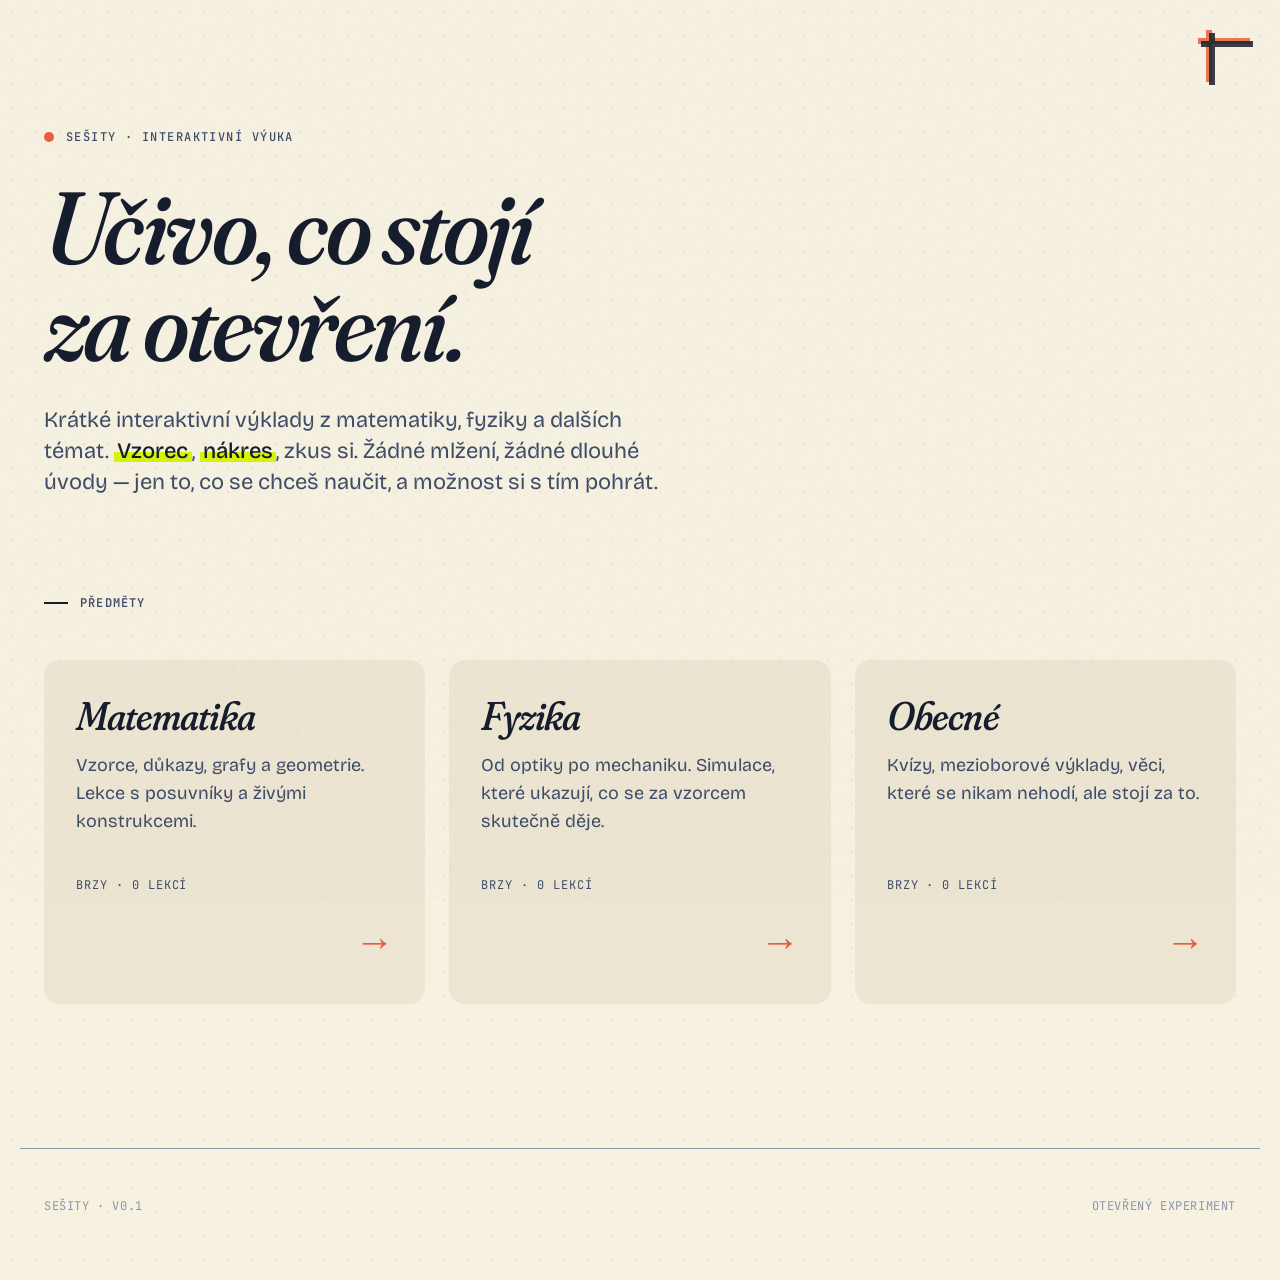
==== index.html @ 9d4178e8 "Initial scaffold: design system, spec, empty site Project setup for interactive Czech school materia" ====
<!doctype html>
<html lang="cs">
<head>
  <meta charset="utf-8">
  <meta name="viewport" content="width=device-width, initial-scale=1">
  <title>Sešity — interaktivní školní materiály</title>
  <meta name="description" content="Krátké interaktivní výklady z matematiky, fyziky a dalších témat. Vzorec, nákres, zkus si.">

  <link rel="preconnect" href="https://fonts.googleapis.com">
  <link rel="preconnect" href="https://fonts.gstatic.com" crossorigin>
  <link href="https://fonts.googleapis.com/css2?family=Fraunces:ital,opsz,wght,SOFT@0,9..144,300..900,0..100;1,9..144,300..900,0..100&family=Bricolage+Grotesque:opsz,wght@12..96,300..800&family=JetBrains+Mono:wght@400;500;700&display=swap" rel="stylesheet">
  <link rel="stylesheet" href="./assets/style.css">

  <style>
    /* Landing-only styles — generic patterns live in /assets/style.css.
       Anything reused on a second page should graduate to that stylesheet. */
    .landing {
      max-width: var(--page-max);
      margin: 0 auto;
      padding: var(--space-10) var(--space-5) var(--space-9);
    }
    .landing-eyebrow {
      font-family: var(--font-mono);
      font-size: var(--fs-2xs);
      font-weight: 500;
      letter-spacing: 0.12em;
      text-transform: uppercase;
      color: var(--ink-soft);
      margin: 0 0 var(--space-6) 0;
      display: flex;
      align-items: center;
      gap: var(--space-3);
    }
    .landing-eyebrow .dot {
      display: inline-block;
      width: 10px; height: 10px;
      background: var(--marker);
      border-radius: 50%;
    }
    .landing h1 {
      font-size: var(--fs-display);
      max-width: 14ch;
      margin: 0 0 var(--space-6) 0;
    }
    .landing .lead {
      font-size: var(--fs-lg);
      max-width: 52ch;
      color: var(--ink-soft);
      line-height: 1.4;
      margin: 0 0 var(--space-8) 0;
    }
    .landing .lead .hl { color: var(--ink); }

    .landing-section-tag {
      font-family: var(--font-mono);
      font-size: var(--fs-2xs);
      font-weight: 600;
      letter-spacing: 0.1em;
      text-transform: uppercase;
      color: var(--ink-soft);
      margin: var(--space-9) 0 var(--space-4) 0;
      display: flex; align-items: center; gap: var(--space-3);
    }
    .landing-section-tag::before {
      content: '';
      display: inline-block;
      width: 24px; height: 2px;
      background: var(--ink);
    }

    /* Subject card extras (count + arrow) on top of .subject-card from style.css */
    .subject-card .subject-arrow {
      font-family: var(--font-display);
      font-style: italic;
      font-size: var(--fs-2xl);
      color: var(--marker);
      align-self: flex-end;
      margin-top: var(--space-4);
      transition: transform 160ms ease;
      font-variation-settings: 'SOFT' 60, 'opsz' 96;
    }
    .subject-card:hover .subject-arrow { transform: translateX(6px); }
    .subject-card p {
      color: var(--ink-soft);
      margin: 0 0 var(--space-4) 0;
    }

    /* Footer */
    .landing-footer {
      max-width: var(--page-max);
      margin: 0 auto;
      padding: var(--space-7) var(--space-5) var(--space-8);
      border-top: 1px solid var(--ink-faint);
      font-family: var(--font-mono);
      font-size: var(--fs-2xs);
      color: var(--ink-faint);
      letter-spacing: 0.05em;
      display: flex;
      justify-content: space-between;
      flex-wrap: wrap;
      gap: var(--space-4);
    }
    .landing-footer span { text-transform: uppercase; }

    /* Editorial corner mark — small decorative SVG block in the top right */
    .corner-mark {
      position: fixed;
      top: var(--space-5);
      right: var(--space-5);
      width: 64px; height: 64px;
      pointer-events: none;
      opacity: 0.85;
      z-index: 50;
    }
    @media (max-width: 720px) {
      .corner-mark { width: 44px; height: 44px; top: var(--space-3); right: var(--space-3); }
      .landing { padding-top: var(--space-7); }
    }
  </style>
</head>
<body class="has-grain">

  <!-- Decorative corner: risograph-style misregistered cross -->
  <svg class="corner-mark" viewBox="0 0 64 64" aria-hidden="true">
    <g>
      <rect x="14" y="6" width="6" height="52" fill="var(--marker)"/>
      <rect x="6" y="14" width="52" height="6" fill="var(--marker)"/>
    </g>
    <g style="mix-blend-mode: multiply;">
      <rect x="17" y="9" width="6" height="52" fill="var(--ink)"/>
      <rect x="9" y="17" width="52" height="6" fill="var(--ink)"/>
    </g>
  </svg>

  <main class="landing">

    <p class="landing-eyebrow">
      <span class="dot"></span>
      Sešity · interaktivní výuka
    </p>

    <h1>Učivo, co stojí za&nbsp;otevření.</h1>

    <p class="lead">
      Krátké interaktivní výklady z&nbsp;matematiky, fyziky a&nbsp;dalších témat.
      <span class="hl">Vzorec</span>, <span class="hl">nákres</span>, zkus si.
      Žádné mlžení, žádné dlouhé úvody — jen to, co se chceš naučit, a&nbsp;možnost si s&nbsp;tím pohrát.
    </p>

    <p class="landing-section-tag">Předměty</p>

    <div class="subjects">

      <a class="subject-card" href="./topics/math/">
        <h3>Matematika</h3>
        <p>Vzorce, důkazy, grafy a&nbsp;geometrie. Lekce s&nbsp;posuvníky a&nbsp;živými konstrukcemi.</p>
        <span class="subject-count">Brzy · 0 lekcí</span>
        <span class="subject-arrow" aria-hidden="true">→</span>
      </a>

      <a class="subject-card" href="./topics/physics/">
        <h3>Fyzika</h3>
        <p>Od optiky po mechaniku. Simulace, které ukazují, co se za&nbsp;vzorcem skutečně děje.</p>
        <span class="subject-count">Brzy · 0 lekcí</span>
        <span class="subject-arrow" aria-hidden="true">→</span>
      </a>

      <a class="subject-card" href="./topics/general/">
        <h3>Obecné</h3>
        <p>Kvízy, mezioborové výklady, věci, které se nikam nehodí, ale stojí za&nbsp;to.</p>
        <span class="subject-count">Brzy · 0 lekcí</span>
        <span class="subject-arrow" aria-hidden="true">→</span>
      </a>

    </div>

  </main>

  <footer class="landing-footer">
    <span>Sešity · v0.1</span>
    <span>Otevřený experiment</span>
  </footer>

</body>
</html>
---- assets/style.css ----
/* ============================================================
   Školní materiály — site stylesheet
   Implements the design system from /DESIGN_SYSTEM.md
   ============================================================ */

/* ---------- 1. Tokens -------------------------------------- */

:root {
  /* Surfaces */
  --paper:        #F6F1E1;
  --paper-dim:    #ECE5D2;
  --paper-grid:   rgba(19, 26, 42, 0.055);

  /* Ink */
  --ink:          #131A2A;
  --ink-soft:     #3D4B66;
  --ink-faint:    #8997AE;

  /* Accents */
  --highlight:     #D6F500;
  --highlight-ink: #131A2A;
  --marker:        #E85D3D;
  --chalk:         #F8FBFF;

  /* Diagram supports */
  --construction: #B6BFD0;
  --diagram-ray:  #131A2A;
  --diagram-aux:  #E85D3D;

  /* Fonts */
  --font-display: 'Fraunces', 'Iowan Old Style', Georgia, serif;
  --font-body:    'Bricolage Grotesque', 'Helvetica Neue', sans-serif;
  --font-mono:    'JetBrains Mono', ui-monospace, 'SF Mono', monospace;

  /* Type scale (base 16px) */
  --fs-3xs: 0.6875rem;
  --fs-2xs: 0.75rem;
  --fs-xs:  0.875rem;
  --fs-sm:  1rem;
  --fs-md:  1.125rem;
  --fs-lg:  1.375rem;
  --fs-xl:  1.75rem;
  --fs-2xl: 2.5rem;
  --fs-3xl: 4rem;
  --fs-display: clamp(3rem, 8vw, 6.5rem);

  /* Spacing */
  --space-1:  4px;
  --space-2:  8px;
  --space-3:  12px;
  --space-4:  16px;
  --space-5:  24px;
  --space-6:  32px;
  --space-7:  48px;
  --space-8:  64px;
  --space-9:  96px;
  --space-10: 128px;

  /* Layout */
  --measure:   68ch;
  --page-max:  1240px;
  --radius-sm: 4px;
  --radius:    8px;
  --radius-lg: 16px;
}

/* ---------- 2. Base / reset -------------------------------- */

*, *::before, *::after { box-sizing: border-box; }

html { -webkit-text-size-adjust: 100%; }

body {
  margin: 0;
  font-family: var(--font-body);
  font-size: var(--fs-md);
  line-height: 1.55;
  color: var(--ink);
  background-color: var(--paper);
  background-image:
    radial-gradient(circle, var(--paper-grid) 1px, transparent 1px);
  background-size: 24px 24px;
  background-position: 0 0;
  -webkit-font-smoothing: antialiased;
  -moz-osx-font-smoothing: grayscale;
  text-rendering: optimizeLegibility;
}

/* Optional grain overlay — applied to .has-grain bodies (landing/index)
   so dense lesson pages stay clean. */
body.has-grain::before {
  content: '';
  position: fixed;
  inset: 0;
  pointer-events: none;
  opacity: 0.04;
  z-index: 100;
  background-image: url("data:image/svg+xml;utf8,<svg viewBox='0 0 200 200' xmlns='http://www.w3.org/2000/svg'><filter id='n'><feTurbulence type='fractalNoise' baseFrequency='0.85' numOctaves='2'/></filter><rect width='100%25' height='100%25' filter='url(%23n)'/></svg>");
}

img, svg, video, canvas { max-width: 100%; height: auto; display: block; }

a { color: var(--ink); text-decoration-thickness: 1.5px; text-underline-offset: 3px; }
a:hover { color: var(--marker); }

/* ---------- 3. Typography ---------------------------------- */

p { margin: 0 0 var(--space-4) 0; max-width: var(--measure); }
p:last-child { margin-bottom: 0; }

h1 {
  font-family: var(--font-display);
  font-style: italic;
  font-weight: 500;
  font-size: var(--fs-3xl);
  line-height: 0.95;
  letter-spacing: -0.025em;
  font-variation-settings: 'SOFT' 50, 'opsz' 144;
  text-wrap: balance;
  margin: 0 0 var(--space-5) 0;
  color: var(--ink);
}

h2 {
  font-family: var(--font-display);
  font-weight: 600;
  font-size: var(--fs-2xl);
  line-height: 1.05;
  letter-spacing: -0.02em;
  font-variation-settings: 'SOFT' 30, 'opsz' 96;
  margin: 0 0 var(--space-4) 0;
  text-wrap: balance;
}

h3 {
  font-family: var(--font-body);
  font-weight: 700;
  font-size: var(--fs-xl);
  line-height: 1.2;
  letter-spacing: -0.01em;
  margin: 0 0 var(--space-3) 0;
}

h4 {
  font-family: var(--font-body);
  font-weight: 600;
  font-size: var(--fs-lg);
  line-height: 1.25;
  margin: 0 0 var(--space-3) 0;
}

code, kbd, samp {
  font-family: var(--font-mono);
  font-size: 0.92em;
}

::selection {
  background: var(--highlight);
  color: var(--highlight-ink);
}

/* Highlighter underline — for key terms in prose. */
.hl {
  background: linear-gradient(
    180deg,
    transparent 55%,
    var(--highlight) 55%,
    var(--highlight) 92%,
    transparent 92%
  );
  padding: 0 0.15em;
  color: var(--highlight-ink);
  font-weight: 500;
}

/* ---------- 4. Page shell / layout ------------------------- */

.lesson {
  display: grid;
  grid-template-columns:
    [margin-left] minmax(0, 1fr)
    [main-start] minmax(0, 68ch)
    [main-end] minmax(0, 0.5fr) [margin-right];
  column-gap: var(--space-6);
  max-width: var(--page-max);
  margin: 0 auto;
  padding: var(--space-8) var(--space-5);
}

.lesson > * { grid-column: main-start / main-end; }
.lesson > .full-bleed { grid-column: margin-left / margin-right; }
.lesson > .margin-note {
  grid-column: margin-left;
  align-self: start;
  font-size: var(--fs-xs);
  color: var(--ink-soft);
  font-style: italic;
}

@media (max-width: 720px) {
  .lesson {
    grid-template-columns: 1fr;
    padding: var(--space-6) var(--space-4);
  }
  .lesson > .margin-note { grid-column: 1; }
}

.grid-bg {
  background-image:
    linear-gradient(to right, var(--paper-grid) 1px, transparent 1px),
    linear-gradient(to bottom, var(--paper-grid) 1px, transparent 1px);
  background-size: 8px 8px;
}

/* ---------- 5. Lesson header ------------------------------- */

.lesson-header { margin-bottom: var(--space-9); }

.eyebrow {
  font-family: var(--font-mono);
  font-size: var(--fs-2xs);
  font-weight: 500;
  letter-spacing: 0.08em;
  text-transform: uppercase;
  color: var(--ink-soft);
  margin: 0 0 var(--space-5) 0;
}
.eyebrow .dot {
  display: inline-block;
  width: 8px; height: 8px;
  background: var(--marker);
  border-radius: 50%;
  vertical-align: middle;
  margin-right: var(--space-2);
}

.lesson-header h1 { margin: 0 0 var(--space-5) 0; }

.lead {
  font-size: var(--fs-lg);
  line-height: 1.4;
  color: var(--ink-soft);
  max-width: 50ch;
  text-wrap: balance;
  margin: 0;
}

.meta {
  display: flex;
  flex-wrap: wrap;
  gap: var(--space-6);
  margin: var(--space-6) 0 0 0;
  font-family: var(--font-mono);
  font-size: var(--fs-xs);
}
.meta > div { display: flex; flex-direction: column; gap: var(--space-1); }
.meta dt {
  color: var(--ink-faint);
  text-transform: uppercase;
  letter-spacing: 0.05em;
  font-size: var(--fs-3xs);
}
.meta dd { margin: 0; color: var(--ink); font-weight: 500; }

/* ---------- 6. Section block with big number ------------- */

.block { margin: var(--space-9) 0; }

.block-h {
  display: grid;
  grid-template-columns: auto 1fr;
  gap: var(--space-5);
  align-items: baseline;
  margin-bottom: var(--space-5);
}

.block-n {
  font-family: var(--font-display);
  font-style: italic;
  font-weight: 400;
  font-size: var(--fs-3xl);
  line-height: 0.9;
  color: var(--marker);
  font-variation-settings: 'SOFT' 80, 'opsz' 144;
}

/* ---------- 7. Formula block ------------------------------ */

.formula {
  margin: var(--space-6) 0;
  padding: var(--space-5) var(--space-6);
  background: var(--paper-dim);
  border-left: 3px solid var(--ink);
  border-radius: 0 var(--radius) var(--radius) 0;
}
.formula-eq {
  font-size: var(--fs-lg);
  text-align: center;
  padding: var(--space-3) 0;
  color: var(--ink);
}
.formula-legend {
  display: flex;
  flex-wrap: wrap;
  gap: var(--space-2) var(--space-5);
  margin-top: var(--space-4);
  font-family: var(--font-mono);
  font-size: var(--fs-xs);
  color: var(--ink-soft);
}
.formula-legend code {
  font-family: var(--font-mono);
  background: none;
  color: var(--ink);
  font-weight: 500;
}

/* KaTeX overrides — keep math in ink color, slightly tighter line height */
.katex { color: var(--ink); }
.katex-display { margin: var(--space-4) 0; }

/* ---------- 8. Callouts ----------------------------------- */

.callout {
  margin: var(--space-6) 0;
  padding: var(--space-4) var(--space-5);
  border-radius: var(--radius);
  background: var(--paper-dim);
}
.callout-tag {
  font-family: var(--font-mono);
  font-size: var(--fs-2xs);
  font-weight: 700;
  text-transform: uppercase;
  letter-spacing: 0.1em;
  margin: 0 0 var(--space-2) 0;
}
.callout p:not(.callout-tag) { margin: 0; max-width: none; }

.callout--warn      { border-left: 4px solid var(--marker); }
.callout--warn .callout-tag { color: var(--marker); }

.callout--tip       { border-left: 4px solid var(--ink); }
.callout--tip .callout-tag  { color: var(--ink); }

.callout--remember {
  border-left: 4px solid var(--highlight);
  background: linear-gradient(
    90deg,
    color-mix(in srgb, var(--highlight) 15%, var(--paper-dim)),
    var(--paper-dim) 30%
  );
}
.callout--remember .callout-tag { color: var(--ink); }

/* ---------- 9. Example card ------------------------------- */

.example {
  margin: var(--space-6) 0;
  border-top: 2px solid var(--ink);
  border-bottom: 1px solid var(--ink-faint);
  padding: var(--space-5) 0;
}
.example-n {
  font-family: var(--font-display);
  font-style: italic;
  font-weight: 500;
  font-size: var(--fs-xl);
  margin: 0 0 var(--space-3) 0;
  font-variation-settings: 'SOFT' 60, 'opsz' 96;
  color: var(--ink);
}
.example-q {
  font-size: var(--fs-md);
  margin: 0 0 var(--space-4) 0;
  max-width: none;
}
.example-a summary {
  cursor: pointer;
  display: inline-block;
  font-family: var(--font-mono);
  font-size: var(--fs-xs);
  font-weight: 600;
  letter-spacing: 0.05em;
  text-transform: uppercase;
  padding: var(--space-2) var(--space-4);
  border: 1px solid var(--ink);
  border-radius: var(--radius);
  background: var(--paper);
  list-style: none;
  transition: background 120ms ease;
}
.example-a summary::-webkit-details-marker { display: none; }
.example-a summary:hover { background: var(--highlight); }
.example-a[open] summary {
  background: var(--ink);
  color: var(--paper);
}
.example-body { margin-top: var(--space-5); }

/* ---------- 10. Interactive widget frame ------------------ */

.widget {
  position: relative;
  margin: var(--space-7) 0;
  padding: var(--space-6);
  background: var(--paper-dim);
  border-radius: var(--radius-lg);
  /* Eight thin ticks at the four corners (specimen-card vibe) */
  background-image:
    linear-gradient(var(--ink), var(--ink)),
    linear-gradient(var(--ink), var(--ink)),
    linear-gradient(var(--ink), var(--ink)),
    linear-gradient(var(--ink), var(--ink)),
    linear-gradient(var(--ink), var(--ink)),
    linear-gradient(var(--ink), var(--ink)),
    linear-gradient(var(--ink), var(--ink)),
    linear-gradient(var(--ink), var(--ink));
  background-position:
    0 0, 0 0,
    100% 0, 100% 0,
    0 100%, 0 100%,
    100% 100%, 100% 100%;
  background-size:
    14px 2px, 2px 14px,
    14px 2px, 2px 14px,
    14px 2px, 2px 14px,
    14px 2px, 2px 14px;
  background-repeat: no-repeat;
}
.widget-tag {
  font-family: var(--font-mono);
  font-size: var(--fs-2xs);
  font-weight: 600;
  letter-spacing: 0.1em;
  text-transform: uppercase;
  color: var(--ink-soft);
  margin: 0 0 var(--space-4) 0;
}
.widget-stage {
  background: var(--paper);
  border-radius: var(--radius);
  padding: var(--space-5);
  min-height: 240px;
}
.widget-hint {
  font-family: var(--font-mono);
  font-size: var(--fs-xs);
  color: var(--ink-soft);
  margin-top: var(--space-3);
}

/* Open-interactive button (used inside static-fallback widgets) */
.open-interactive {
  display: inline-flex;
  align-items: center;
  gap: var(--space-3);
  margin-top: var(--space-5);
  padding: var(--space-3) var(--space-5);
  font-family: var(--font-mono);
  font-size: var(--fs-xs);
  font-weight: 600;
  letter-spacing: 0.05em;
  text-transform: uppercase;
  background: var(--ink);
  color: var(--paper);
  border: none;
  border-radius: var(--radius);
  cursor: pointer;
  transition: transform 80ms ease, background 120ms ease, box-shadow 120ms ease;
}
.open-interactive:hover {
  background: var(--marker);
  transform: translate(-1px, -1px);
  box-shadow: 2px 2px 0 var(--ink);
}
.open-interactive:active {
  transform: translate(0, 0);
  box-shadow: none;
}

/* ---------- 11. Quiz -------------------------------------- */

.quiz {
  margin: var(--space-6) 0;
  padding: var(--space-5) 0;
  border-top: 1px solid var(--ink-faint);
}
.quiz-q {
  font-weight: 500;
  font-size: var(--fs-md);
  margin: 0 0 var(--space-4) 0;
  max-width: none;
}
.quiz-n {
  display: inline-block;
  width: 1.8em;
  height: 1.8em;
  line-height: 1.8em;
  text-align: center;
  background: var(--ink);
  color: var(--paper);
  font-family: var(--font-mono);
  font-size: var(--fs-xs);
  border-radius: 50%;
  margin-right: var(--space-2);
}
.quiz-options {
  list-style: none;
  padding: 0;
  margin: 0;
  display: grid;
  gap: var(--space-2);
}
.quiz-options button {
  width: 100%;
  text-align: left;
  padding: var(--space-3) var(--space-4);
  background: var(--paper);
  border: 1.5px solid var(--ink);
  border-radius: var(--radius);
  font: inherit;
  color: var(--ink);
  cursor: pointer;
  transition: background 100ms ease, transform 80ms ease;
}
.quiz-options button:hover {
  background: var(--highlight);
  transform: translateX(2px);
}
.quiz-options button.correct {
  background: var(--highlight);
  border-color: var(--ink);
}
.quiz-options button.wrong {
  background: color-mix(in srgb, var(--marker) 25%, var(--paper));
  border-color: var(--marker);
}

/* ---------- 12. "Co si odnést" closing -------------------- */

.takeaway {
  margin-top: var(--space-9);
  padding: var(--space-6);
  background: var(--ink);
  color: var(--paper);
  border-radius: var(--radius-lg);
}
.takeaway-tag {
  font-family: var(--font-display);
  font-style: italic;
  font-size: var(--fs-xl);
  color: var(--highlight);
  margin: 0 0 var(--space-4) 0;
  font-variation-settings: 'SOFT' 80, 'opsz' 96;
}
.takeaway ol {
  padding-left: var(--space-5);
  margin: 0;
  display: grid;
  gap: var(--space-3);
  max-width: 60ch;
}
.takeaway li { color: var(--paper); }
.takeaway li::marker {
  color: var(--highlight);
  font-family: var(--font-mono);
  font-weight: 600;
}

/* ---------- 13. Landing / subject cards ------------------- */

.subjects {
  display: grid;
  grid-template-columns: repeat(auto-fit, minmax(280px, 1fr));
  gap: var(--space-5);
  margin: var(--space-7) 0;
}
.subject-card {
  display: flex;
  flex-direction: column;
  padding: var(--space-6);
  background: var(--paper-dim);
  border-radius: var(--radius-lg);
  text-decoration: none;
  color: var(--ink);
  transition: transform 160ms ease, box-shadow 160ms ease;
}
.subject-card:hover {
  transform: translate(-2px, -2px);
  box-shadow: 6px 6px 0 var(--ink);
  color: var(--ink);
}
.subject-card h3 {
  font-family: var(--font-display);
  font-style: italic;
  font-size: var(--fs-2xl);
  margin: 0 0 var(--space-3) 0;
  font-variation-settings: 'SOFT' 80, 'opsz' 144;
  font-weight: 500;
  letter-spacing: -0.02em;
}
.subject-card .subject-count {
  font-family: var(--font-mono);
  font-size: var(--fs-2xs);
  text-transform: uppercase;
  letter-spacing: 0.08em;
  color: var(--ink-soft);
  margin-top: auto;
  padding-top: var(--space-5);
}

/* ---------- 14. SVG diagram conventions ------------------- */

.diagram, svg.diagram, .static-diagram {
  --stroke: var(--ink);
  --stroke-aux: var(--diagram-aux);
  --stroke-construction: var(--construction);
  color: var(--ink);
}
.diagram text, svg.diagram text, .static-diagram text {
  font-family: var(--font-mono);
  font-size: 11px;
  fill: var(--ink);
}
.diagram .ray-primary   { stroke: var(--ink); stroke-width: 2; fill: none; }
.diagram .ray-secondary { stroke: var(--diagram-aux); stroke-width: 1.75; fill: none; }
.diagram .construction  { stroke: var(--construction); stroke-width: 1; stroke-dasharray: 4 4; fill: none; }
.diagram .axis          { stroke: var(--ink-faint); stroke-width: 1; }
.diagram .active        { stroke: var(--marker); stroke-width: 2.5; }

/* ---------- 15. Motion ------------------------------------ */

@keyframes rise {
  from { opacity: 0; transform: translateY(6px); }
  to   { opacity: 1; transform: translateY(0); }
}

.lesson-header > * {
  animation: rise 480ms cubic-bezier(.2, .7, .2, 1) both;
}
.lesson-header .eyebrow { animation-delay: 0ms;   }
.lesson-header h1       { animation-delay: 80ms;  }
.lesson-header .lead    { animation-delay: 200ms; }
.lesson-header .meta    { animation-delay: 320ms; }

@media (prefers-reduced-motion: reduce) {
  *,
  *::before,
  *::after {
    animation-duration: 0.01ms !important;
    animation-iteration-count: 1 !important;
    transition-duration: 0.01ms !important;
    scroll-behavior: auto !important;
  }
}

/* ---------- 16. Accessibility / focus --------------------- */

:focus-visible {
  outline: 2px solid var(--marker);
  outline-offset: 3px;
  border-radius: var(--radius-sm);
}

button, [role="button"], summary, a {
  -webkit-tap-highlight-color: transparent;
}

/* ---------- 17. Utility helpers (use sparingly) ----------- */

.muted     { color: var(--ink-soft); }
.faint     { color: var(--ink-faint); }
.mono      { font-family: var(--font-mono); }
.display   { font-family: var(--font-display); }
.center    { text-align: center; }
.full-bleed { /* placeholder selector — see .lesson grid */ }
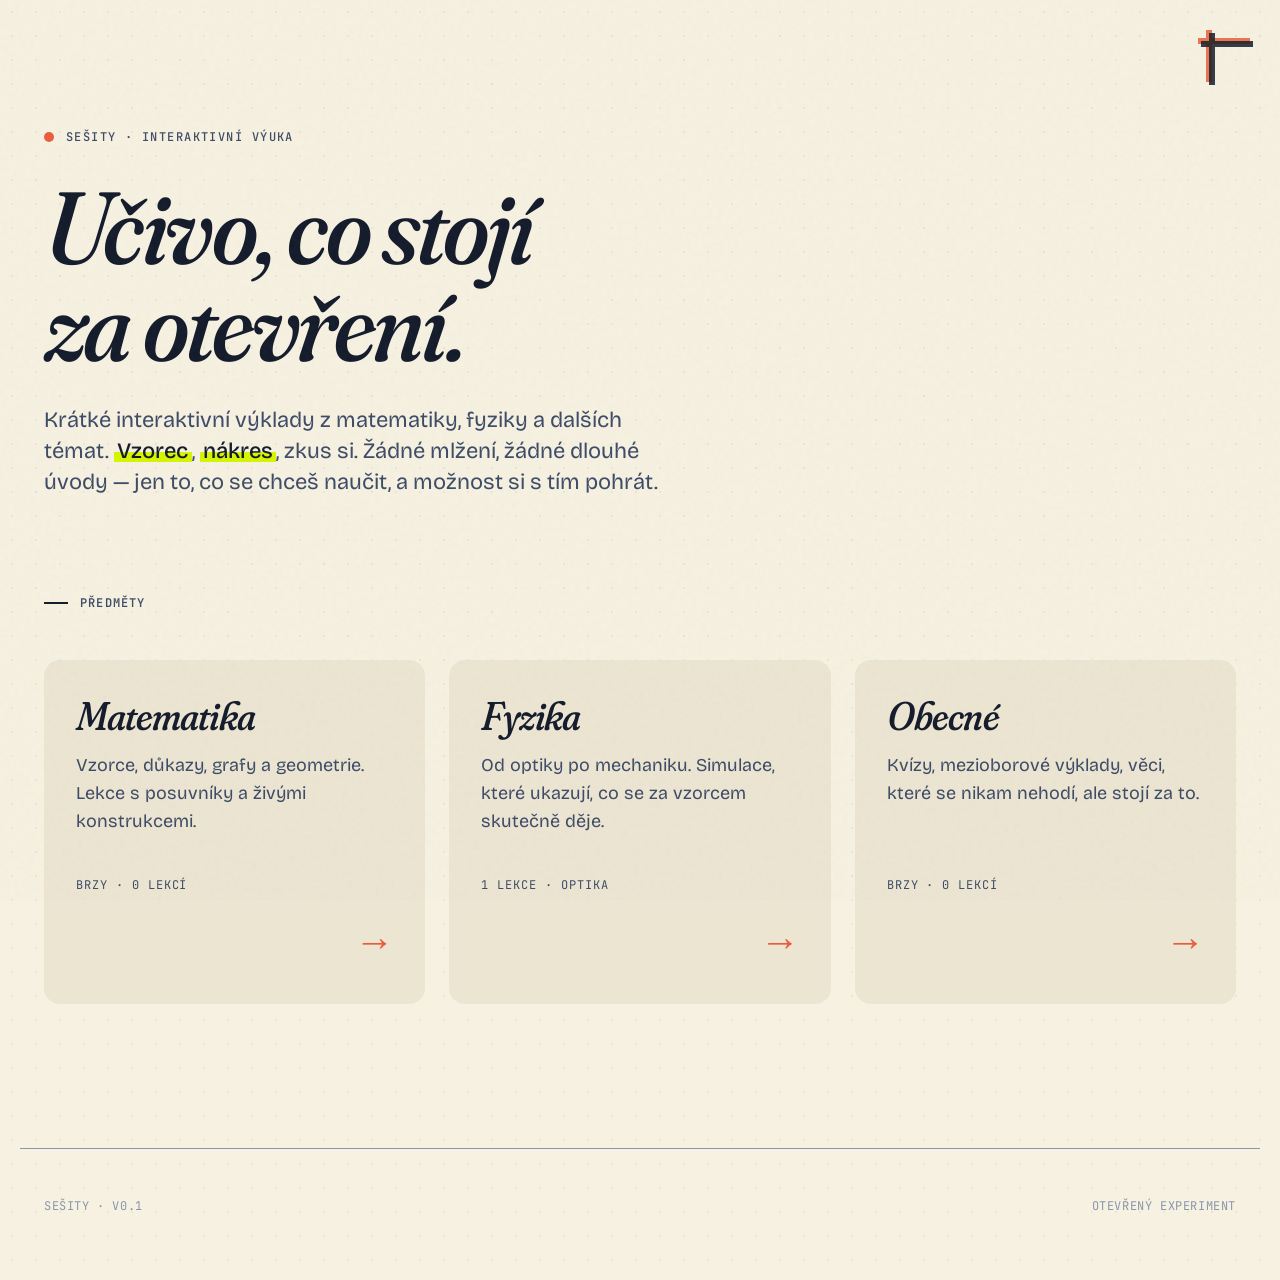
==== commit 7325bfde: "Add first lesson: Fyzika · Optika Interactive lesson on light, refraction, and mirrors. Includes a l" ====
--- a/index.html
+++ b/index.html
@@ -160,8 +160,8 @@
 
       <a class="subject-card" href="./topics/physics/">
         <h3>Fyzika</h3>
-        <p>Od optiky po mechaniku. Simulace, které ukazují, co se za&nbsp;vzorcem skutečně děje.</p>
-        <span class="subject-count">Brzy · 0 lekcí</span>
+        <p>Od&nbsp;optiky po&nbsp;mechaniku. Simulace, které ukazují, co se za&nbsp;vzorcem skutečně děje.</p>
+        <span class="subject-count">1 lekce · Optika</span>
         <span class="subject-arrow" aria-hidden="true">→</span>
       </a>
 
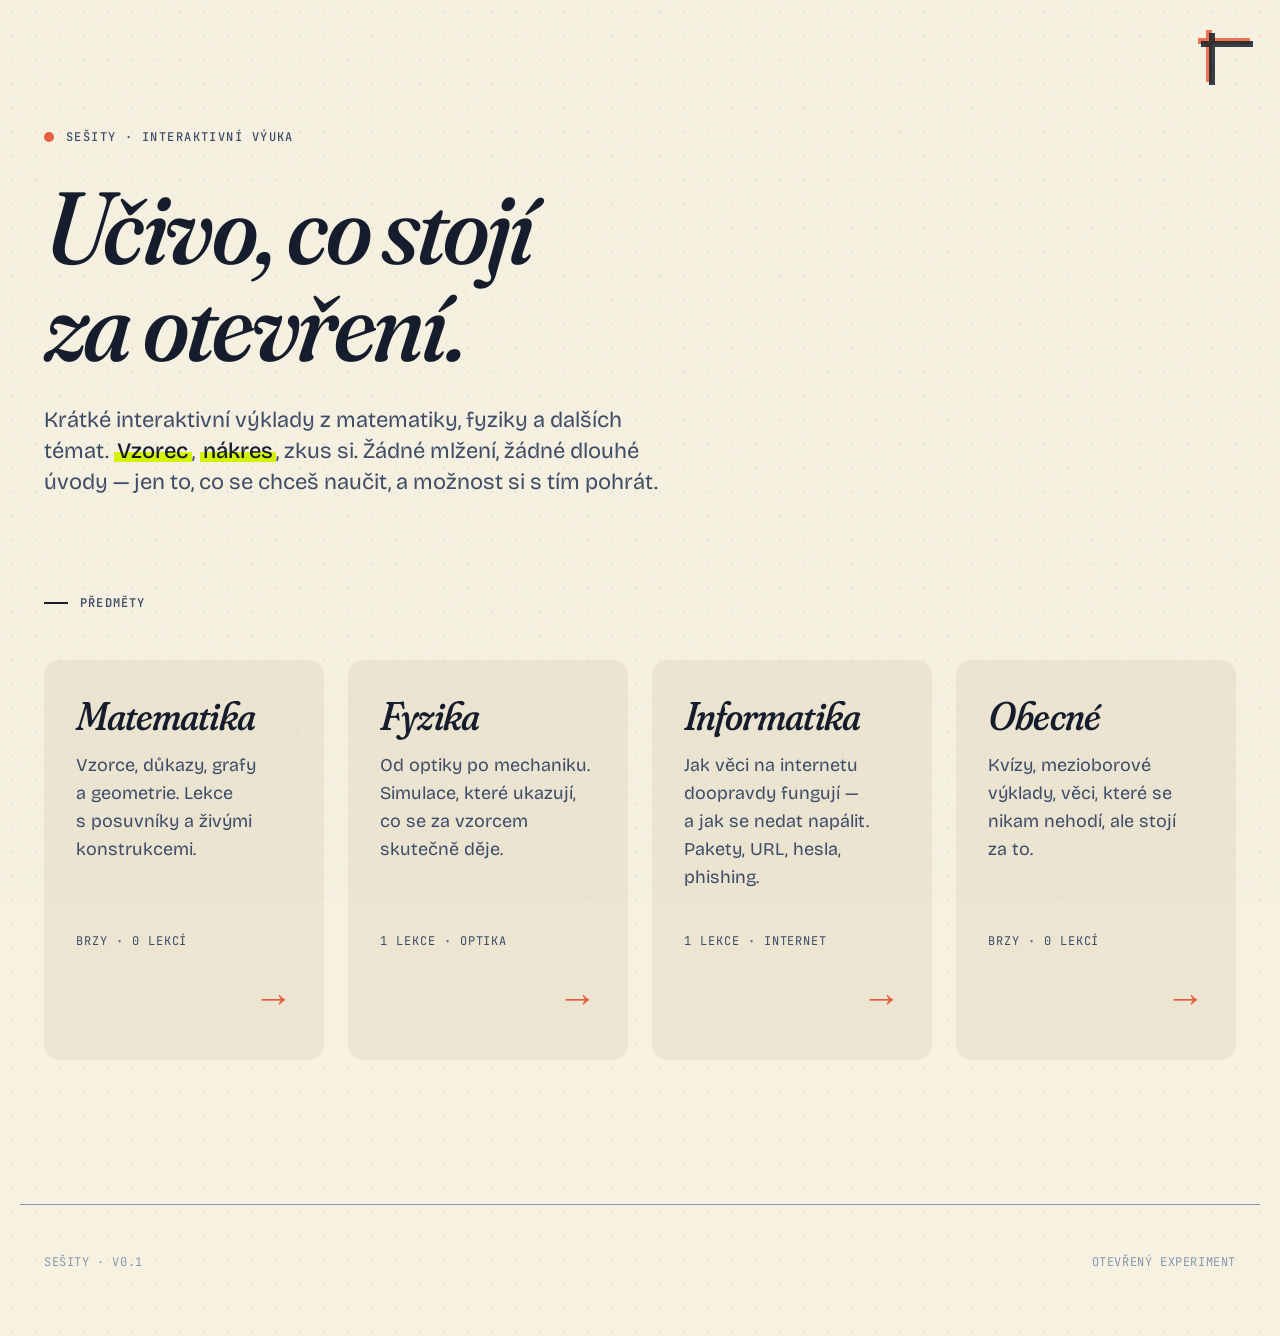
==== commit 457a1eec: "Add Informatika subject + Internet lesson First Informatics lesson covering internet × web, the clic" ====
--- a/index.html
+++ b/index.html
@@ -165,6 +165,13 @@
         <span class="subject-arrow" aria-hidden="true">→</span>
       </a>
 
+      <a class="subject-card" href="./topics/informatics/">
+        <h3>Informatika</h3>
+        <p>Jak věci na&nbsp;internetu doopravdy fungují — a&nbsp;jak se nedat napálit. Pakety, URL, hesla, phishing.</p>
+        <span class="subject-count">1 lekce · Internet</span>
+        <span class="subject-arrow" aria-hidden="true">→</span>
+      </a>
+
       <a class="subject-card" href="./topics/general/">
         <h3>Obecné</h3>
         <p>Kvízy, mezioborové výklady, věci, které se nikam nehodí, ale stojí za&nbsp;to.</p>
--- a/assets/style.css
+++ b/assets/style.css
@@ -416,11 +416,12 @@
     linear-gradient(var(--ink), var(--ink)),
     linear-gradient(var(--ink), var(--ink)),
     linear-gradient(var(--ink), var(--ink));
+  /* Inset by 10px so the rounded widget corners (16px radius) don't clip them. */
   background-position:
-    0 0, 0 0,
-    100% 0, 100% 0,
-    0 100%, 0 100%,
-    100% 100%, 100% 100%;
+    10px 10px, 10px 10px,
+    calc(100% - 10px) 10px, calc(100% - 10px) 10px,
+    10px calc(100% - 10px), 10px calc(100% - 10px),
+    calc(100% - 10px) calc(100% - 10px), calc(100% - 10px) calc(100% - 10px);
   background-size:
     14px 2px, 2px 14px,
     14px 2px, 2px 14px,
